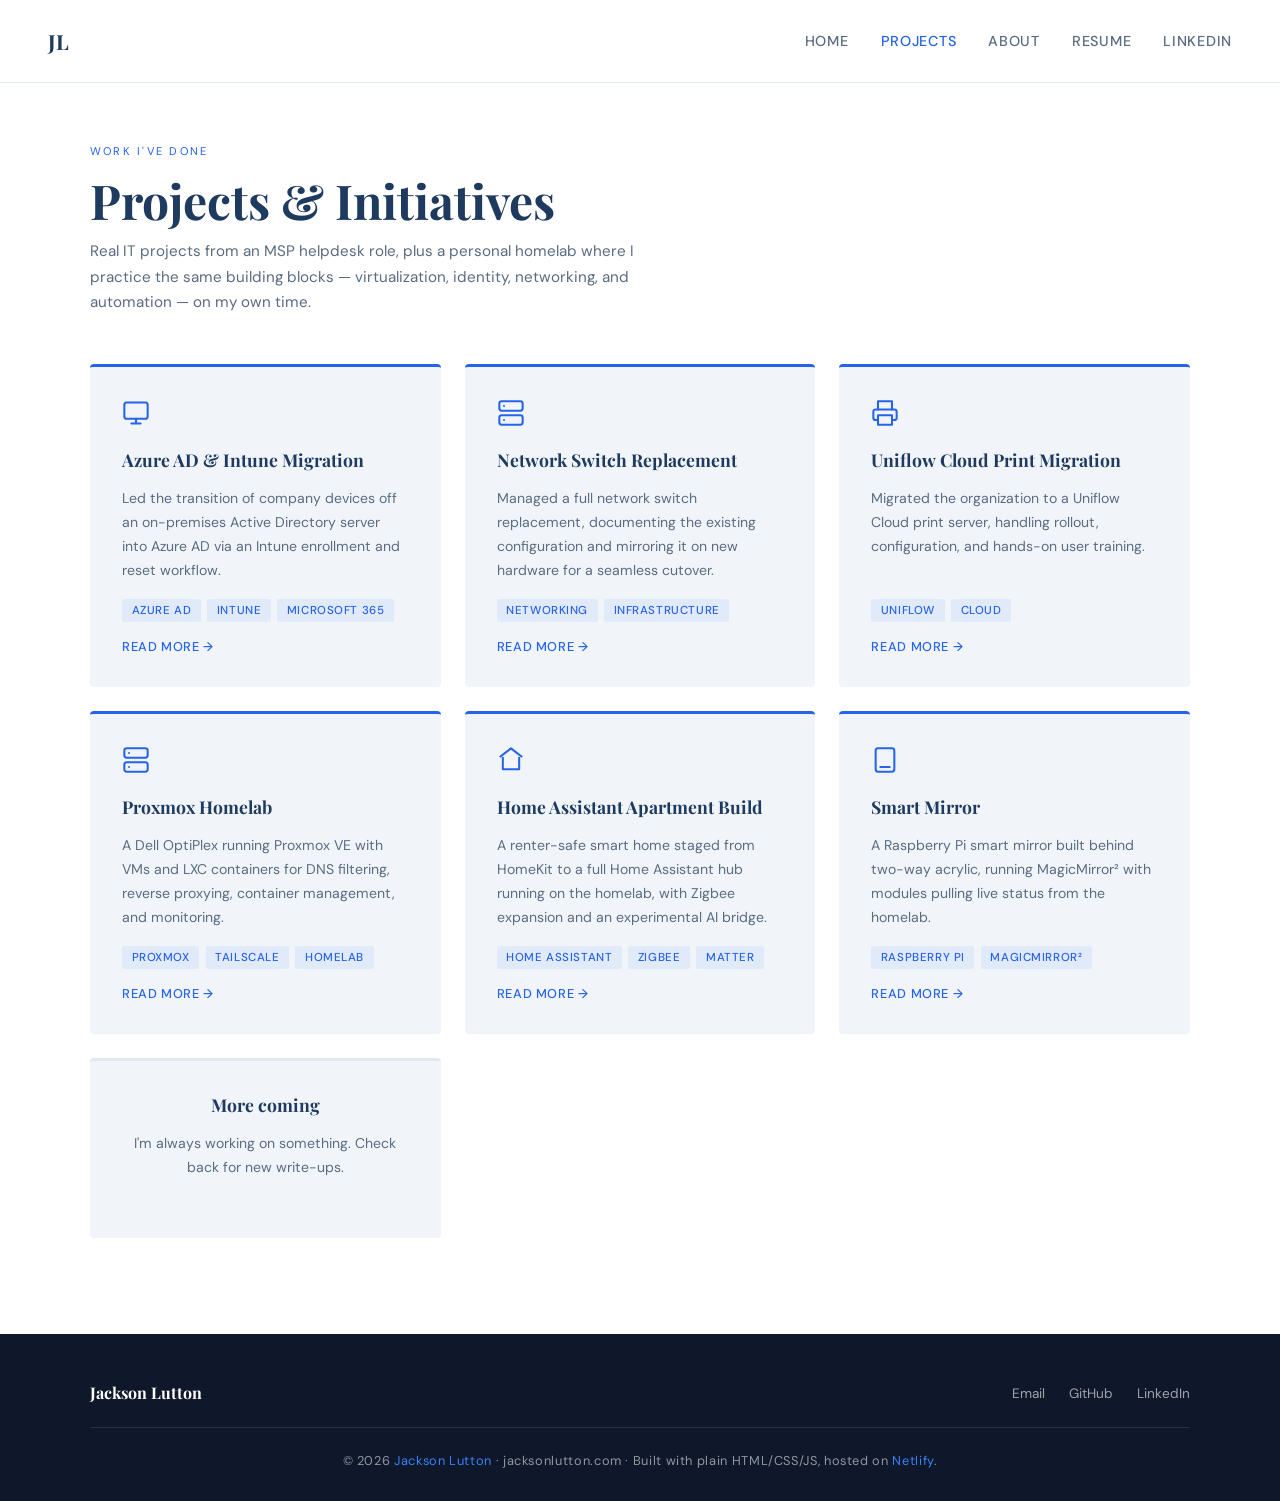
==== projects/index.html @ 56f9ff20 "Restructure into a multi-page portfolio with per-project case studies Split the single-file site int" ====
<!DOCTYPE html>
<html lang="en">
<head>
  <meta charset="UTF-8" />
  <meta name="viewport" content="width=device-width, initial-scale=1.0"/>
  <title>Projects — Jackson Lutton</title>
  <meta name="description" content="IT projects from the job and from a personal homelab — Azure AD & Intune migration, network switch replacement, print management, Proxmox, Home Assistant, and a smart mirror build."/>
  <link rel="icon" type="image/svg+xml" href="/assets/favicon.svg">
  <meta property="og:title" content="Projects — Jackson Lutton"/>
  <meta property="og:description" content="IT projects from the job and from a personal homelab."/>
  <meta property="og:type" content="website"/>
  <link href="https://fonts.googleapis.com/css2?family=Playfair+Display:wght@400;700;900&family=DM+Sans:wght@300;400;500&display=swap" rel="stylesheet"/>
  <link rel="stylesheet" href="/css/styles.css">
</head>
<body>
  <a href="#main" class="skip-link">Skip to content</a>

  <nav class="site-nav">
    <div class="nav-inner">
      <a href="/index.html" class="nav-logo">JL</a>
      <button class="nav-toggle" id="nav-toggle" aria-label="Toggle navigation" aria-expanded="false">
        <span></span><span></span><span></span>
      </button>
      <ul class="nav-links" id="nav-links">
        <li><a href="/index.html">Home</a></li>
        <li><a href="/projects/index.html">Projects</a></li>
        <li><a href="/about.html">About</a></li>
        <li><a href="/assets/resume/Lutton-Resume.pdf" download>Resume</a></li>
        <li><a href="https://www.linkedin.com/in/jackson-lutton" target="_blank" rel="noopener">LinkedIn</a></li>
      </ul>
    </div>
  </nav>

  <main id="main">
    <section class="projects-section" style="padding-top: 9rem;">
      <p class="section-label">Work I've Done</p>
      <h1 class="section-title">Projects & Initiatives</h1>
      <p class="projects-intro">Real IT projects from an MSP helpdesk role, plus a personal homelab where I practice the same building blocks — virtualization, identity, networking, and automation — on my own time.</p>
      <div class="projects-grid">

        <a href="/projects/azure-intune-migration.html" class="project-card">
          <div class="project-icon">
            <svg width="28" height="28" viewBox="0 0 24 24" fill="none" stroke="currentColor" stroke-width="1.75" stroke-linecap="round" stroke-linejoin="round"><rect x="2" y="3" width="20" height="14" rx="2"/><path d="M8 21h8M12 17v4"/></svg>
          </div>
          <div class="project-title">Azure AD & Intune Migration</div>
          <div class="project-desc">Led the transition of company devices off an on-premises Active Directory server into Azure AD via an Intune enrollment and reset workflow.</div>
          <div class="project-tags">
            <span class="project-tag">Azure AD</span>
            <span class="project-tag">Intune</span>
            <span class="project-tag">Microsoft 365</span>
          </div>
          <span class="project-read-more">Read more &rarr;</span>
        </a>

        <a href="/projects/network-switch-replacement.html" class="project-card">
          <div class="project-icon">
            <svg width="28" height="28" viewBox="0 0 24 24" fill="none" stroke="currentColor" stroke-width="1.75" stroke-linecap="round" stroke-linejoin="round"><rect x="2" y="2" width="20" height="8" rx="2"/><rect x="2" y="14" width="20" height="8" rx="2"/><line x1="6" y1="6" x2="6.01" y2="6"/><line x1="6" y1="18" x2="6.01" y2="18"/></svg>
          </div>
          <div class="project-title">Network Switch Replacement</div>
          <div class="project-desc">Managed a full network switch replacement, documenting the existing configuration and mirroring it on new hardware for a seamless cutover.</div>
          <div class="project-tags">
            <span class="project-tag">Networking</span>
            <span class="project-tag">Infrastructure</span>
          </div>
          <span class="project-read-more">Read more &rarr;</span>
        </a>

        <a href="/projects/uniflow-print-migration.html" class="project-card">
          <div class="project-icon">
            <svg width="28" height="28" viewBox="0 0 24 24" fill="none" stroke="currentColor" stroke-width="1.75" stroke-linecap="round" stroke-linejoin="round"><polyline points="6 9 6 2 18 2 18 9"/><path d="M6 18H4a2 2 0 0 1-2-2v-5a2 2 0 0 1 2-2h16a2 2 0 0 1 2 2v5a2 2 0 0 1-2 2h-2"/><rect x="6" y="14" width="12" height="8"/></svg>
          </div>
          <div class="project-title">Uniflow Cloud Print Migration</div>
          <div class="project-desc">Migrated the organization to a Uniflow Cloud print server, handling rollout, configuration, and hands-on user training.</div>
          <div class="project-tags">
            <span class="project-tag">Uniflow</span>
            <span class="project-tag">Cloud</span>
          </div>
          <span class="project-read-more">Read more &rarr;</span>
        </a>

        <a href="/projects/homelab.html" class="project-card">
          <div class="project-icon">
            <svg width="28" height="28" viewBox="0 0 24 24" fill="none" stroke="currentColor" stroke-width="1.75" stroke-linecap="round" stroke-linejoin="round"><rect x="2" y="2" width="20" height="8" rx="2"/><rect x="2" y="14" width="20" height="8" rx="2"/><line x1="6" y1="6" x2="6.01" y2="6"/><line x1="6" y1="18" x2="6.01" y2="18"/></svg>
          </div>
          <div class="project-title">Proxmox Homelab</div>
          <div class="project-desc">A Dell OptiPlex running Proxmox VE with VMs and LXC containers for DNS filtering, reverse proxying, container management, and monitoring.</div>
          <div class="project-tags">
            <span class="project-tag">Proxmox</span>
            <span class="project-tag">Tailscale</span>
            <span class="project-tag">Homelab</span>
          </div>
          <span class="project-read-more">Read more &rarr;</span>
        </a>

        <a href="/projects/home-assistant.html" class="project-card">
          <div class="project-icon">
            <svg width="28" height="28" viewBox="0 0 24 24" fill="none" stroke="currentColor" stroke-width="1.75" stroke-linecap="round" stroke-linejoin="round"><path d="M3 9l9-7 9 7"/><path d="M5 10v10h14V10"/></svg>
          </div>
          <div class="project-title">Home Assistant Apartment Build</div>
          <div class="project-desc">A renter-safe smart home staged from HomeKit to a full Home Assistant hub running on the homelab, with Zigbee expansion and an experimental AI bridge.</div>
          <div class="project-tags">
            <span class="project-tag">Home Assistant</span>
            <span class="project-tag">Zigbee</span>
            <span class="project-tag">Matter</span>
          </div>
          <span class="project-read-more">Read more &rarr;</span>
        </a>

        <a href="/projects/smart-mirror.html" class="project-card">
          <div class="project-icon">
            <svg width="28" height="28" viewBox="0 0 24 24" fill="none" stroke="currentColor" stroke-width="1.75" stroke-linecap="round" stroke-linejoin="round"><rect x="4" y="2" width="16" height="20" rx="2"/><line x1="8" y1="18" x2="16" y2="18"/></svg>
          </div>
          <div class="project-title">Smart Mirror</div>
          <div class="project-desc">A Raspberry Pi smart mirror built behind two-way acrylic, running MagicMirror&sup2; with modules pulling live status from the homelab.</div>
          <div class="project-tags">
            <span class="project-tag">Raspberry Pi</span>
            <span class="project-tag">MagicMirror&sup2;</span>
          </div>
          <span class="project-read-more">Read more &rarr;</span>
        </a>

        <div class="project-card muted">
          <div class="project-title">More coming</div>
          <div class="project-desc">I'm always working on something. Check back for new write-ups.</div>
        </div>

      </div>
    </section>
  </main>

  <footer class="site-footer">
    <div class="footer-inner">
      <div class="footer-name">Jackson Lutton</div>
      <ul class="footer-links">
        <li><a href="mailto:luttonjackson@gmail.com">Email</a></li>
        <li><a href="https://github.com/jlutton12" target="_blank" rel="noopener">GitHub</a></li>
        <li><a href="https://www.linkedin.com/in/jackson-lutton" target="_blank" rel="noopener">LinkedIn</a></li>
      </ul>
    </div>
    <div class="footer-bottom">
      <p>&copy; 2026 <span>Jackson Lutton</span> &middot; jacksonlutton.com &middot; Built with plain HTML/CSS/JS, hosted on <span>Netlify</span>.</p>
    </div>
  </footer>

  <script src="/js/main.js"></script>
</body>
</html>
---- css/styles.css ----
/* ==========================================================================
   jacksonlutton.com — shared stylesheet
   ========================================================================== */

*, *::before, *::after { box-sizing: border-box; margin: 0; padding: 0; }

:root {
  /* Palette */
  --navy: #1e3a5f;
  --blue: #2563eb;
  --blue-light: #3b82f6;
  --blue-pale: #93c5fd;
  --slate: #5a6b82;
  --gray: #f1f5f9;
  --white: #ffffff;
  --dark: #0f172a;
  --border: #e2e8f0;

  /* Type */
  --font-serif: 'Playfair Display', serif;
  --font-sans: 'DM Sans', sans-serif;

  /* Spacing scale */
  --space-xs: 0.5rem;
  --space-sm: 1rem;
  --space-md: 1.5rem;
  --space-lg: 3rem;
  --space-xl: 6rem;

  /* Layout */
  --max-width: 1100px;
}

html { scroll-behavior: smooth; }

body {
  font-family: var(--font-sans);
  background: var(--gray);
  color: var(--navy);
  overflow-x: hidden;
}

main { display: block; }

img { max-width: 100%; }

a { color: inherit; }

/* SKIP LINK */
.skip-link {
  position: absolute;
  top: -100%;
  left: 1rem;
  z-index: 1000;
  background: var(--blue);
  color: var(--white);
  padding: 0.75rem 1.25rem;
  border-radius: 2px;
  font-size: 0.85rem;
  font-weight: 500;
  text-decoration: none;
  transition: top 0.2s;
}
.skip-link:focus { top: 1rem; }

/* FOCUS STYLES */
a:focus-visible,
button:focus-visible,
input:focus-visible {
  outline: 2px solid var(--blue);
  outline-offset: 2px;
}

/* NAV */
nav.site-nav {
  position: fixed;
  top: 0; left: 0; right: 0;
  z-index: 100;
  background: rgba(255,255,255,0.95);
  backdrop-filter: blur(10px);
  border-bottom: 1px solid var(--border);
}

.nav-inner {
  max-width: 1300px;
  margin: 0 auto;
  padding: 1.2rem 3rem;
  display: flex;
  justify-content: space-between;
  align-items: center;
}

.nav-logo {
  font-family: var(--font-serif);
  font-size: 1.3rem;
  font-weight: 700;
  color: var(--navy);
  letter-spacing: 0.02em;
  text-decoration: none;
}

.nav-toggle {
  display: none;
  flex-direction: column;
  justify-content: center;
  gap: 5px;
  width: 40px;
  height: 40px;
  background: none;
  border: none;
  cursor: pointer;
  padding: 0;
}
.nav-toggle span {
  display: block;
  width: 22px;
  height: 2px;
  background: var(--navy);
  transition: transform 0.2s, opacity 0.2s;
}
.nav-toggle[aria-expanded="true"] span:nth-child(1) { transform: translateY(7px) rotate(45deg); }
.nav-toggle[aria-expanded="true"] span:nth-child(2) { opacity: 0; }
.nav-toggle[aria-expanded="true"] span:nth-child(3) { transform: translateY(-7px) rotate(-45deg); }

.nav-links { display: flex; gap: 2rem; list-style: none; }
.nav-links a {
  text-decoration: none;
  color: var(--slate);
  font-size: 0.9rem;
  font-weight: 500;
  letter-spacing: 0.05em;
  text-transform: uppercase;
  transition: color 0.2s;
  min-height: 44px;
  display: flex;
  align-items: center;
}
.nav-links a:hover,
.nav-links a[aria-current="page"] { color: var(--blue); }

/* HERO */
.hero {
  min-height: 100vh;
  display: grid;
  grid-template-columns: 1fr 1fr;
  position: relative;
  overflow: hidden;
  padding: 0;
}

.hero-left {
  background: var(--navy);
  display: flex;
  flex-direction: column;
  justify-content: center;
  padding: 8rem 4rem 4rem 5rem;
  position: relative;
}

.hero-left::after {
  content: '';
  position: absolute;
  top: 0; right: -40px;
  width: 80px; height: 100%;
  background: var(--navy);
  clip-path: polygon(0 0, 0% 100%, 100% 100%);
  z-index: 2;
}

.hero-tag {
  font-size: 0.75rem;
  letter-spacing: 0.2em;
  text-transform: uppercase;
  color: var(--blue-pale);
  margin-bottom: 1.5rem;
  opacity: 0;
  animation: fadeUp 0.8s 0.2s forwards;
}

.hero-name {
  font-family: var(--font-serif);
  font-size: clamp(3rem, 6vw, 5.5rem);
  font-weight: 900;
  color: var(--white);
  line-height: 1;
  margin-bottom: 1.5rem;
  opacity: 0;
  animation: fadeUp 0.8s 0.4s forwards;
}

.hero-name span { color: var(--blue-light); display: block; }

.hero-desc {
  font-size: 1.05rem;
  color: rgba(255,255,255,0.7);
  line-height: 1.7;
  max-width: 380px;
  margin-bottom: 2.5rem;
  font-weight: 300;
  opacity: 0;
  animation: fadeUp 0.8s 0.6s forwards;
}

.hero-cta {
  display: flex;
  gap: 1rem;
  flex-wrap: wrap;
  opacity: 0;
  animation: fadeUp 0.8s 0.8s forwards;
}

.btn {
  padding: 0.8rem 1.8rem;
  border-radius: 2px;
  font-size: 0.85rem;
  font-weight: 500;
  letter-spacing: 0.08em;
  text-transform: uppercase;
  text-decoration: none;
  transition: all 0.25s;
  cursor: pointer;
  border: none;
  display: inline-block;
  min-height: 44px;
}

.btn-primary { background: var(--blue); color: var(--white); }
.btn-primary:hover { background: var(--blue-light); transform: translateY(-2px); }

.btn-outline {
  background: transparent;
  color: var(--white);
  border: 1px solid rgba(255,255,255,0.35);
}
.btn-outline:hover { border-color: var(--blue-light); color: var(--blue-light); transform: translateY(-2px); }

.btn-outline-dark {
  background: transparent;
  color: var(--navy);
  border: 1px solid var(--border);
}
.btn-outline-dark:hover { border-color: var(--blue); color: var(--blue); transform: translateY(-2px); }

/* HERO RIGHT */
.hero-right {
  background: var(--white);
  display: flex;
  align-items: center;
  justify-content: center;
  padding: 8rem 4rem 4rem 6rem;
  position: relative;
}

.hero-visual {
  display: flex;
  flex-direction: column;
  align-items: center;
  gap: 2rem;
}

.photo-ring {
  width: 270px;
  height: 270px;
  border-radius: 50%;
  padding: 4px;
  background: linear-gradient(135deg, var(--blue), #93c5fd);
  box-shadow: 0 24px 64px rgba(37,99,235,0.22);
  animation: fadeUp 0.9s 0.7s both;
}

.hero-photo {
  width: 100%;
  height: 100%;
  border-radius: 50%;
  object-fit: cover;
  object-position: center top;
  border: 4px solid var(--white);
  display: block;
}

.hero-info-cards {
  display: flex;
  gap: 1rem;
  animation: fadeUp 0.9s 1s both;
}

.hero-card {
  background: var(--gray);
  border-radius: 4px;
  padding: 0.9rem 1.2rem;
  border: 1px solid var(--border);
  flex: 1;
  text-align: center;
}

.card-label {
  font-size: 0.62rem;
  letter-spacing: 0.15em;
  text-transform: uppercase;
  color: var(--slate);
  margin-bottom: 0.35rem;
}

.card-value {
  font-family: var(--font-serif);
  font-size: 0.9rem;
  font-weight: 700;
  color: var(--navy);
  line-height: 1.3;
}

/* SECTION BASE */
section, .page-section { padding: var(--space-xl) max(5rem, calc((100% - var(--max-width)) / 2)); }

.section-label {
  font-size: 0.7rem;
  letter-spacing: 0.2em;
  text-transform: uppercase;
  color: var(--blue);
  margin-bottom: 1rem;
}

.section-title {
  font-family: var(--font-serif);
  font-size: clamp(2rem, 4vw, 3rem);
  font-weight: 700;
  color: var(--navy);
  line-height: 1.1;
  margin-bottom: var(--space-lg);
}

/* SKILLS */
.skills-section {
  background: var(--gray);
  display: grid;
  grid-template-columns: 1fr 2fr;
  gap: 4rem;
  align-items: start;
}

.skills-grid {
  display: grid;
  grid-template-columns: 1fr 1fr;
  gap: 1.5rem;
}

.skill-card {
  background: var(--white);
  border-radius: 4px;
  padding: 1.5rem;
  border-left: 3px solid var(--blue);
  transition: transform 0.2s, box-shadow 0.2s;
}

.skill-card:hover { transform: translateY(-4px); box-shadow: 0 10px 30px rgba(37,99,235,0.1); }

.skill-icon { margin-bottom: 0.75rem; color: var(--blue); }

.skill-name {
  font-family: var(--font-serif);
  font-size: 1rem;
  font-weight: 700;
  color: var(--navy);
  margin-bottom: 0.4rem;
}

.skill-desc {
  font-size: 0.82rem;
  color: var(--slate);
  line-height: 1.5;
}

/* ABOUT */
.about-section {
  background: var(--navy);
  color: var(--white);
  display: grid;
  grid-template-columns: 1fr 1.4fr;
  gap: 4rem;
  align-items: start;
}

.about-section > * { min-width: 0; }

.hobbies { overflow: hidden; }

.about-section .section-title { color: var(--white); }
.about-section .section-label { color: var(--blue-pale); }

.about-text {
  font-size: 1rem;
  color: rgba(255,255,255,0.75);
  line-height: 1.8;
  font-weight: 300;
  margin-bottom: 1.2rem;
}

/* HOBBY ACCORDION */
.hobbies {
  display: flex;
  flex-direction: column;
  gap: 0.75rem;
}

.hobby {
  background: rgba(255,255,255,0.05);
  border: 1px solid rgba(255,255,255,0.08);
  border-radius: 4px;
  overflow: hidden;
  transition: border-color 0.2s;
}

.hobby.open {
  border-color: rgba(59,130,246,0.4);
}

.hobby-header {
  display: flex;
  align-items: center;
  gap: 1.2rem;
  padding: 1.2rem 1.5rem;
  cursor: pointer;
  user-select: none;
  transition: background 0.2s;
  width: 100%;
  background: none;
  border: none;
  text-align: left;
  min-height: 44px;
}

.hobby-header:hover { background: rgba(255,255,255,0.06); }

.hobby-icon { color: var(--blue-light); flex-shrink: 0; }

.hobby-text { flex: 1; }

.hobby-name {
  font-family: var(--font-serif);
  font-size: 1.05rem;
  font-weight: 700;
  color: var(--white);
}

.hobby-sub {
  font-size: 0.8rem;
  color: rgba(147,197,253,0.85);
  margin-top: 0.2rem;
}

.hobby-chevron {
  color: rgba(255,255,255,0.4);
  flex-shrink: 0;
  transition: transform 0.3s, color 0.2s;
}

.hobby.open .hobby-chevron {
  transform: rotate(180deg);
  color: var(--blue-light);
}

/* PHOTO STRIP (accordion body) */
.hobby-photos {
  max-height: 0;
  overflow: hidden;
  transition: max-height 0.4s ease;
}

.hobby.open .hobby-photos {
  max-height: 220px;
}

.photo-strip {
  display: flex;
  gap: 0.6rem;
  overflow-x: auto;
  scroll-snap-type: x mandatory;
  padding: 0 1.5rem 1.2rem;
  scrollbar-width: thin;
  scrollbar-color: rgba(255,255,255,0.15) transparent;
}

.photo-strip::-webkit-scrollbar { height: 3px; }
.photo-strip::-webkit-scrollbar-track { background: transparent; }
.photo-strip::-webkit-scrollbar-thumb { background: rgba(255,255,255,0.2); border-radius: 2px; }

.photo-strip img {
  width: 160px;
  height: 110px;
  object-fit: cover;
  border-radius: 3px;
  flex-shrink: 0;
  scroll-snap-align: start;
  cursor: pointer;
  transition: transform 0.2s, box-shadow 0.2s;
  display: block;
  border: none;
  padding: 0;
  background: none;
}

.photo-strip img:hover {
  transform: scale(1.04);
  box-shadow: 0 6px 20px rgba(0,0,0,0.4);
}

/* LIGHTBOX */
.lightbox {
  display: none;
  position: fixed;
  inset: 0;
  background: rgba(10,15,30,0.93);
  z-index: 999;
  align-items: center;
  justify-content: center;
  cursor: zoom-out;
  backdrop-filter: blur(4px);
}

.lightbox.open { display: flex; }

.lightbox img {
  max-width: 90vw;
  max-height: 88vh;
  object-fit: contain;
  border-radius: 4px;
  box-shadow: 0 32px 80px rgba(0,0,0,0.6);
  cursor: default;
  animation: fadeUp 0.2s ease forwards;
}

.lightbox-close {
  position: absolute;
  top: 1.5rem; right: 2rem;
  color: rgba(255,255,255,0.7);
  font-size: 2rem;
  cursor: pointer;
  line-height: 1;
  transition: color 0.2s;
  background: none;
  border: none;
}
.lightbox-close:hover { color: var(--white); }

.lightbox-nav {
  position: absolute;
  top: 50%;
  transform: translateY(-50%);
  background: rgba(255,255,255,0.1);
  border: none;
  color: var(--white);
  font-size: 1.8rem;
  padding: 0.8rem 1rem;
  cursor: pointer;
  border-radius: 2px;
  transition: background 0.2s;
  line-height: 1;
}
.lightbox-nav:hover { background: rgba(255,255,255,0.2); }
.lightbox-prev { left: 1.5rem; }
.lightbox-next { right: 1.5rem; }

/* CONTACT */
.contact-section {
  background: var(--white);
  text-align: center;
}

.contact-section .section-label,
.contact-section .section-title { text-align: center; }

.contact-links {
  display: flex;
  justify-content: center;
  gap: 1.5rem;
  flex-wrap: wrap;
  margin-top: 1rem;
}

.contact-card {
  display: flex;
  align-items: center;
  gap: 0.8rem;
  padding: 1.1rem 2rem;
  background: var(--gray);
  border-radius: 4px;
  text-decoration: none;
  color: var(--navy);
  font-weight: 500;
  font-size: 0.9rem;
  box-shadow: 0 4px 20px rgba(30,58,95,0.07);
  transition: all 0.25s;
  border: 1px solid transparent;
  min-height: 44px;
}

.contact-card:hover {
  border-color: var(--blue);
  transform: translateY(-3px);
  box-shadow: 0 10px 30px rgba(37,99,235,0.12);
}

.contact-card-icon { color: var(--blue); flex-shrink: 0; }

/* FOOTER */
footer.site-footer {
  background: var(--dark);
  color: rgba(255,255,255,0.6);
  padding: 3rem 2rem 2rem;
}

.footer-inner {
  max-width: var(--max-width);
  margin: 0 auto;
  display: flex;
  flex-wrap: wrap;
  justify-content: space-between;
  align-items: center;
  gap: 1.5rem;
}

.footer-name {
  font-family: var(--font-serif);
  font-weight: 700;
  color: var(--white);
}

.footer-links {
  display: flex;
  gap: 1.5rem;
  list-style: none;
  flex-wrap: wrap;
}

.footer-links a {
  color: rgba(255,255,255,0.6);
  text-decoration: none;
  font-size: 0.85rem;
  transition: color 0.2s;
}
.footer-links a:hover { color: var(--blue-light); }

.footer-bottom {
  max-width: var(--max-width);
  margin: 1.5rem auto 0;
  padding-top: 1.5rem;
  border-top: 1px solid rgba(255,255,255,0.1);
  text-align: center;
  font-size: 0.8rem;
  letter-spacing: 0.05em;
  color: rgba(255,255,255,0.55);
}

.footer-bottom span { color: var(--blue-light); }

/* ANIMATIONS */
@keyframes fadeUp {
  from { opacity: 0; transform: translateY(20px); }
  to   { opacity: 1; transform: translateY(0); }
}

@media (prefers-reduced-motion: reduce) {
  * { animation-duration: 0.01ms !important; animation-iteration-count: 1 !important; transition-duration: 0.01ms !important; }
  .hero-tag, .hero-name, .hero-desc, .hero-cta, .photo-ring, .hero-info-cards { opacity: 1; }
}

/* PROJECTS */
.projects-section {
  background: var(--white);
}
.projects-section .section-title {
  margin-bottom: 0.75rem;
}
.projects-intro {
  font-size: 0.95rem;
  color: var(--slate);
  line-height: 1.7;
  margin-bottom: 3rem;
  max-width: 600px;
}
.projects-grid {
  display: grid;
  grid-template-columns: repeat(3, 1fr);
  gap: 1.5rem;
}
.project-card {
  background: var(--gray);
  border-radius: 4px;
  padding: 2rem;
  border-top: 3px solid var(--blue);
  display: flex;
  flex-direction: column;
  gap: 1rem;
  transition: transform 0.2s, box-shadow 0.2s;
  text-decoration: none;
  color: inherit;
}
.project-card:hover {
  transform: translateY(-4px);
  box-shadow: 0 12px 32px rgba(37,99,235,0.1);
}
.project-card.muted {
  border-top-color: var(--border);
  color: var(--slate);
  justify-content: center;
  align-items: center;
  text-align: center;
  min-height: 180px;
}
.project-icon {
  color: var(--blue);
}
.project-title {
  font-family: var(--font-serif);
  font-size: 1.1rem;
  font-weight: 700;
  color: var(--navy);
}
.project-desc {
  font-size: 0.88rem;
  color: var(--slate);
  line-height: 1.7;
  flex: 1;
}
.project-tags {
  display: flex;
  flex-wrap: wrap;
  gap: 0.4rem;
}
.project-tag {
  font-size: 0.72rem;
  font-weight: 500;
  letter-spacing: 0.05em;
  text-transform: uppercase;
  background: rgba(37,99,235,0.08);
  color: var(--blue);
  padding: 0.25rem 0.6rem;
  border-radius: 2px;
}
.project-read-more {
  font-size: 0.8rem;
  font-weight: 500;
  color: var(--blue);
  text-transform: uppercase;
  letter-spacing: 0.05em;
}

/* CASE STUDY PAGES */
.case-hero {
  background: var(--navy);
  color: var(--white);
  padding: 9rem max(5rem, calc((100% - var(--max-width)) / 2)) 4rem;
}
.case-hero-eyebrow {
  font-size: 0.75rem;
  letter-spacing: 0.2em;
  text-transform: uppercase;
  color: var(--blue-pale);
  margin-bottom: 1rem;
}
.case-hero h1 {
  font-family: var(--font-serif);
  font-size: clamp(2.2rem, 5vw, 3.2rem);
  font-weight: 700;
  margin-bottom: 1rem;
  line-height: 1.15;
}
.case-hero-summary {
  font-size: 1.05rem;
  color: rgba(255,255,255,0.75);
  max-width: 640px;
  line-height: 1.7;
  margin-bottom: 1.5rem;
}
.case-hero-status {
  display: inline-block;
  font-size: 0.72rem;
  font-weight: 500;
  letter-spacing: 0.08em;
  text-transform: uppercase;
  background: rgba(37,99,235,0.18);
  color: var(--blue-pale);
  padding: 0.3rem 0.7rem;
  border-radius: 2px;
  margin-bottom: 1.5rem;
}
.case-hero .project-tags { margin-bottom: 0; }
.case-hero .project-tag { background: rgba(255,255,255,0.1); color: var(--blue-pale); }

.case-body {
  max-width: var(--max-width);
  margin: 0 auto;
  padding: var(--space-xl) 2rem;
  display: flex;
  flex-direction: column;
  gap: var(--space-xl);
}
.case-section h2 {
  font-family: var(--font-serif);
  font-size: 1.6rem;
  font-weight: 700;
  color: var(--navy);
  margin-bottom: 1rem;
}
.case-section p {
  font-size: 0.98rem;
  color: var(--slate);
  line-height: 1.8;
  margin-bottom: 1rem;
}
.case-section p:last-child { margin-bottom: 0; }
.case-section ul {
  margin: 0 0 1rem 1.2rem;
  color: var(--slate);
  line-height: 1.8;
}
.case-section ul:last-child { margin-bottom: 0; }

.todo {
  color: #b45309;
  background: #fffbeb;
  border: 1px dashed #f59e0b;
  border-radius: 3px;
  padding: 0.1rem 0.4rem;
  font-size: 0.85em;
  font-style: normal;
}

.case-diagram {
  background: var(--gray);
  border: 1px solid var(--border);
  border-radius: 6px;
  padding: 1.5rem;
  overflow-x: auto;
}
.case-diagram svg { display: block; width: 100%; height: auto; min-width: 480px; }

.build-log {
  display: flex;
  flex-direction: column;
  gap: 1.25rem;
}
.build-log-entry {
  border-left: 3px solid var(--blue);
  padding-left: 1rem;
}
.build-log-date {
  font-size: 0.75rem;
  font-weight: 500;
  letter-spacing: 0.08em;
  text-transform: uppercase;
  color: var(--blue);
  margin-bottom: 0.3rem;
}

.parts-table {
  width: 100%;
  border-collapse: collapse;
  font-size: 0.9rem;
}
.parts-table th, .parts-table td {
  text-align: left;
  padding: 0.7rem 0.8rem;
  border-bottom: 1px solid var(--border);
  color: var(--slate);
}
.parts-table th {
  color: var(--navy);
  font-weight: 700;
  font-size: 0.78rem;
  letter-spacing: 0.05em;
  text-transform: uppercase;
}

.case-gallery {
  display: grid;
  grid-template-columns: repeat(2, 1fr);
  gap: 1rem;
}
.case-gallery-item {
  aspect-ratio: 4/3;
  background: var(--gray);
  border: 1px dashed var(--border);
  border-radius: 4px;
  display: flex;
  align-items: center;
  justify-content: center;
  color: var(--slate);
  font-size: 0.78rem;
  text-align: center;
  padding: 1rem;
}
.case-gallery-item img {
  width: 100%;
  height: 100%;
  object-fit: cover;
  border-radius: 4px;
  display: block;
}

.case-nav {
  display: flex;
  justify-content: space-between;
  gap: 1rem;
  padding: 2rem max(5rem, calc((100% - var(--max-width)) / 2)) 4rem;
  border-top: 1px solid var(--border);
  background: var(--white);
}

/* ABOUT PAGE */
.about-hero {
  padding: 9rem max(5rem, calc((100% - var(--max-width)) / 2)) 4rem;
  background: var(--white);
  display: grid;
  grid-template-columns: auto 1fr;
  gap: 2.5rem;
  align-items: center;
}
.about-photo-ring {
  width: 140px;
  height: 140px;
  border-radius: 50%;
  padding: 4px;
  background: linear-gradient(135deg, var(--blue), #93c5fd);
  flex-shrink: 0;
}
.about-photo-ring img {
  width: 100%;
  height: 100%;
  border-radius: 50%;
  object-fit: cover;
  display: block;
  border: 3px solid var(--white);
}
.about-hero h1 {
  font-family: var(--font-serif);
  font-size: clamp(2rem, 4vw, 2.8rem);
  color: var(--navy);
  margin-bottom: 0.4rem;
}
.about-hero-role {
  color: var(--slate);
  font-size: 1rem;
}

.about-bio {
  background: var(--gray);
  padding: var(--space-xl) max(5rem, calc((100% - var(--max-width)) / 2));
}
.about-bio p {
  font-size: 1rem;
  color: var(--navy);
  line-height: 1.8;
  max-width: 720px;
  margin-bottom: 1.2rem;
}
.about-bio p:last-child { margin-bottom: 0; }

.resume-section {
  background: var(--white);
}
.resume-grid {
  display: grid;
  grid-template-columns: repeat(2, 1fr);
  gap: 2.5rem;
}
.resume-col h3 {
  font-family: var(--font-serif);
  font-size: 1.1rem;
  color: var(--navy);
  margin-bottom: 1rem;
  padding-bottom: 0.6rem;
  border-bottom: 2px solid var(--border);
}
.resume-item {
  margin-bottom: 1.2rem;
}
.resume-item-title {
  font-weight: 700;
  color: var(--navy);
  font-size: 0.95rem;
}
.resume-item-sub {
  font-size: 0.82rem;
  color: var(--blue);
  margin-bottom: 0.3rem;
}
.resume-item-desc {
  font-size: 0.85rem;
  color: var(--slate);
  line-height: 1.6;
}
.resume-skill-tags {
  display: flex;
  flex-wrap: wrap;
  gap: 0.5rem;
}
.resume-cta {
  margin-top: var(--space-lg);
  text-align: center;
}

/* 404 PAGE */
.error-page {
  min-height: 80vh;
  display: flex;
  flex-direction: column;
  align-items: center;
  justify-content: center;
  text-align: center;
  padding: 9rem 2rem 4rem;
  background: var(--gray);
}
.error-code {
  font-family: var(--font-serif);
  font-size: clamp(4rem, 12vw, 7rem);
  font-weight: 900;
  color: var(--navy);
  line-height: 1;
}
.error-page p {
  color: var(--slate);
  font-size: 1.05rem;
  margin: 1rem 0 2rem;
  max-width: 420px;
}

/* RESPONSIVE */
@media (max-width: 900px) {
  .nav-toggle { display: flex; }
  .nav-links {
    position: absolute;
    top: 100%;
    left: 0;
    right: 0;
    background: var(--white);
    flex-direction: column;
    gap: 0;
    border-bottom: 1px solid var(--border);
    max-height: 0;
    overflow: hidden;
    transition: max-height 0.3s ease;
  }
  .nav-links.open { max-height: 400px; }
  .nav-links a { padding: 1rem 1.5rem; width: 100%; }

  .hero { grid-template-columns: 1fr; }
  .hero-left { padding: 8rem 2rem 3rem; }
  .hero-left::after { display: none; }
  .hero-right {
    display: flex;
    padding: 2rem 2rem 4rem;
    background: var(--navy);
    justify-content: center;
  }
  .hero-visual { align-items: center; }
  .photo-ring { width: 180px; height: 180px; }
  .hero-info-cards { justify-content: center; }
  .hero-card { min-width: 90px; }
  .skills-section { grid-template-columns: 1fr; padding: 4rem 2rem; }
  .about-section { grid-template-columns: 1fr; padding: 4rem 2rem; gap: 2.5rem; }
  section, .page-section { padding: 4rem 2rem; }
  .nav-inner { padding: 1rem 1.5rem; }
  .projects-grid { grid-template-columns: 1fr; }
  .case-hero { padding: 7rem 2rem 3rem; }
  .case-body { padding: 4rem 1.5rem; }
  .case-nav { padding: 1.5rem; flex-direction: column; }
  .about-hero { grid-template-columns: 1fr; text-align: center; padding: 7rem 2rem 3rem; justify-items: center; }
  .about-bio, .resume-section, .about-bio + section { padding: 4rem 2rem; }
  .resume-grid { grid-template-columns: 1fr; gap: 2rem; }
  .case-gallery { grid-template-columns: 1fr; }
  .footer-inner { flex-direction: column; text-align: center; }
}
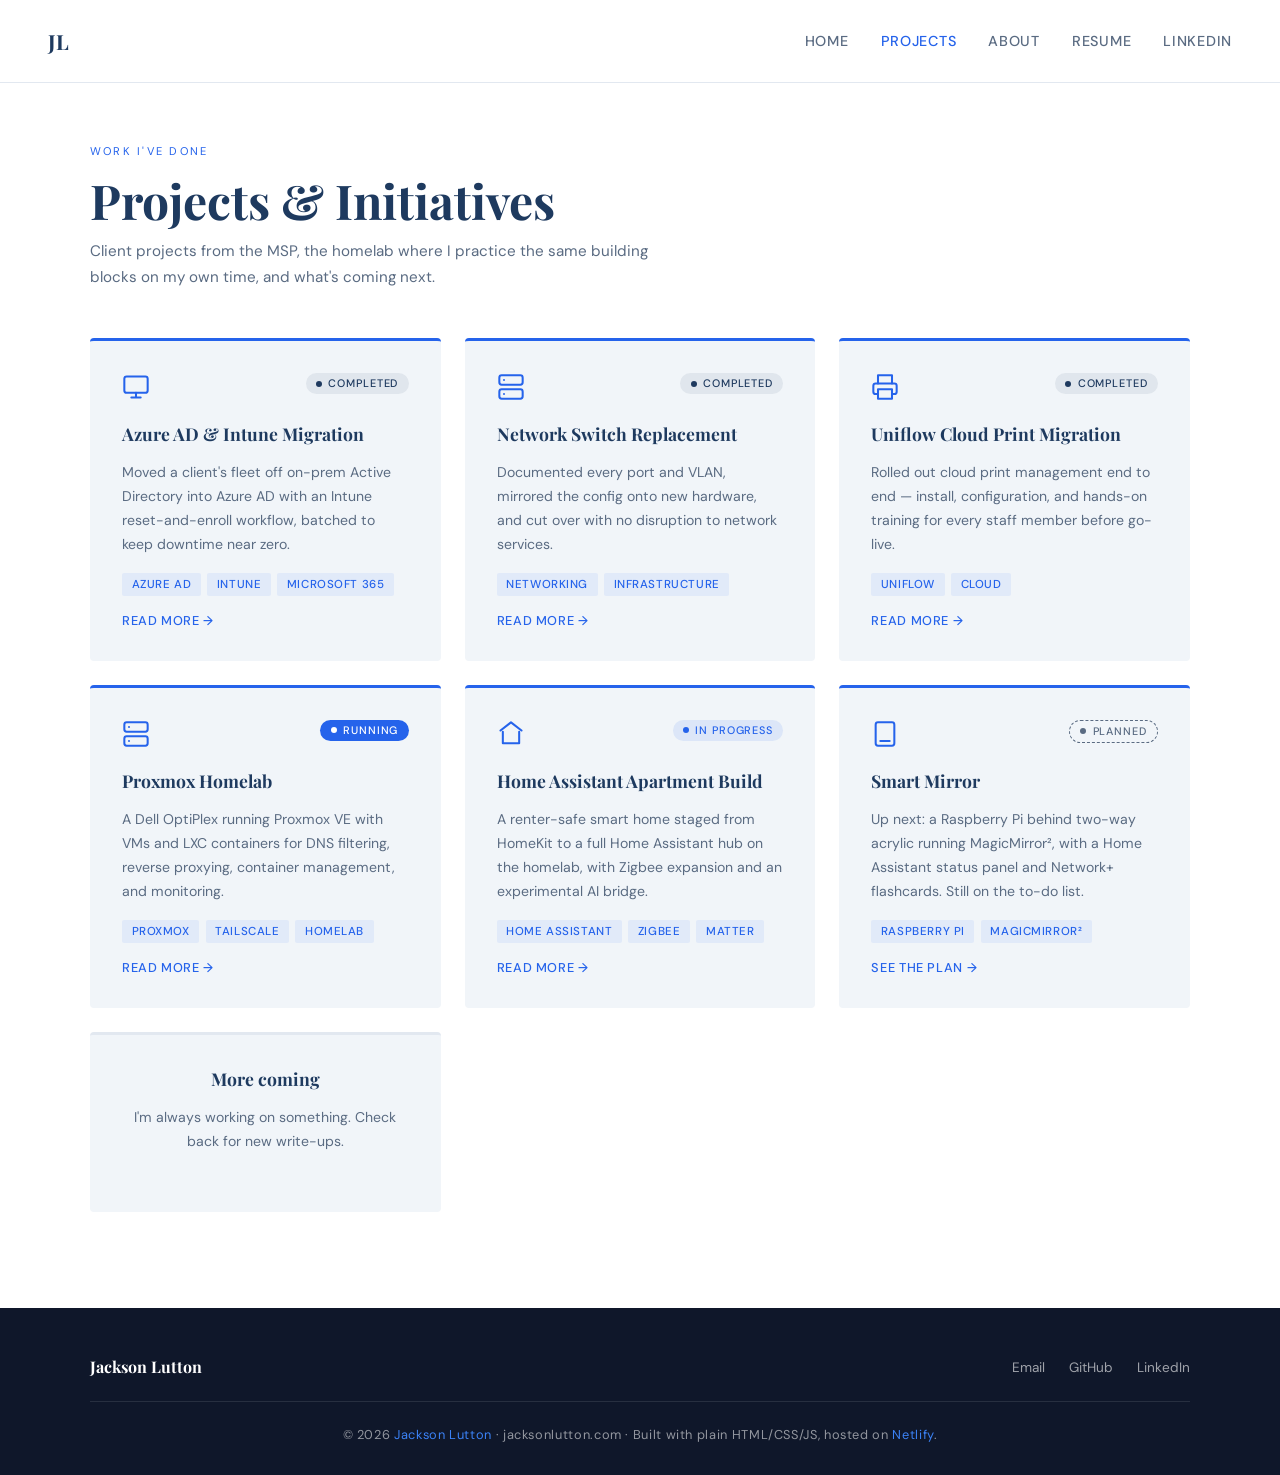
==== commit 88623b07: "Redesign the landing page around who / what I've done / what's next Home now reads top to bottom as " ====
--- a/projects/index.html
+++ b/projects/index.html
@@ -4,10 +4,10 @@
   <meta charset="UTF-8" />
   <meta name="viewport" content="width=device-width, initial-scale=1.0"/>
   <title>Projects — Jackson Lutton</title>
-  <meta name="description" content="IT projects from the job and from a personal homelab — Azure AD & Intune migration, network switch replacement, print management, Proxmox, Home Assistant, and a smart mirror build."/>
+  <meta name="description" content="IT projects from the job and from a personal homelab — Azure AD & Intune migration, network switch replacement, print management, Proxmox, Home Assistant, and a planned smart mirror build."/>
   <link rel="icon" type="image/svg+xml" href="/assets/favicon.svg">
   <meta property="og:title" content="Projects — Jackson Lutton"/>
-  <meta property="og:description" content="IT projects from the job and from a personal homelab."/>
+  <meta property="og:description" content="IT projects from the job and from a personal homelab, plus what's coming next."/>
   <meta property="og:type" content="website"/>
   <link href="https://fonts.googleapis.com/css2?family=Playfair+Display:wght@400;700;900&family=DM+Sans:wght@300;400;500&display=swap" rel="stylesheet"/>
   <link rel="stylesheet" href="/css/styles.css">
@@ -34,16 +34,19 @@
   <main id="main">
     <section class="projects-section" style="padding-top: 9rem;">
       <p class="section-label">Work I've Done</p>
-      <h1 class="section-title">Projects & Initiatives</h1>
-      <p class="projects-intro">Real IT projects from an MSP helpdesk role, plus a personal homelab where I practice the same building blocks — virtualization, identity, networking, and automation — on my own time.</p>
+      <h1 class="section-title">Projects &amp; Initiatives</h1>
+      <p class="projects-intro">Client projects from the MSP, the homelab where I practice the same building blocks on my own time, and what's coming next.</p>
       <div class="projects-grid">
 
         <a href="/projects/azure-intune-migration.html" class="project-card">
-          <div class="project-icon">
-            <svg width="28" height="28" viewBox="0 0 24 24" fill="none" stroke="currentColor" stroke-width="1.75" stroke-linecap="round" stroke-linejoin="round"><rect x="2" y="3" width="20" height="14" rx="2"/><path d="M8 21h8M12 17v4"/></svg>
+          <div class="project-card-head">
+            <div class="project-icon">
+              <svg width="28" height="28" viewBox="0 0 24 24" fill="none" stroke="currentColor" stroke-width="1.75" stroke-linecap="round" stroke-linejoin="round" aria-hidden="true"><rect x="2" y="3" width="20" height="14" rx="2"/><path d="M8 21h8M12 17v4"/></svg>
+            </div>
+            <span class="status-chip status-done">Completed</span>
           </div>
-          <div class="project-title">Azure AD & Intune Migration</div>
-          <div class="project-desc">Led the transition of company devices off an on-premises Active Directory server into Azure AD via an Intune enrollment and reset workflow.</div>
+          <div class="project-title">Azure AD &amp; Intune Migration</div>
+          <div class="project-desc">Moved a client's fleet off on-prem Active Directory into Azure AD with an Intune reset-and-enroll workflow, batched to keep downtime near zero.</div>
           <div class="project-tags">
             <span class="project-tag">Azure AD</span>
             <span class="project-tag">Intune</span>
@@ -53,11 +56,14 @@
         </a>
 
         <a href="/projects/network-switch-replacement.html" class="project-card">
-          <div class="project-icon">
-            <svg width="28" height="28" viewBox="0 0 24 24" fill="none" stroke="currentColor" stroke-width="1.75" stroke-linecap="round" stroke-linejoin="round"><rect x="2" y="2" width="20" height="8" rx="2"/><rect x="2" y="14" width="20" height="8" rx="2"/><line x1="6" y1="6" x2="6.01" y2="6"/><line x1="6" y1="18" x2="6.01" y2="18"/></svg>
+          <div class="project-card-head">
+            <div class="project-icon">
+              <svg width="28" height="28" viewBox="0 0 24 24" fill="none" stroke="currentColor" stroke-width="1.75" stroke-linecap="round" stroke-linejoin="round" aria-hidden="true"><rect x="2" y="2" width="20" height="8" rx="2"/><rect x="2" y="14" width="20" height="8" rx="2"/><line x1="6" y1="6" x2="6.01" y2="6"/><line x1="6" y1="18" x2="6.01" y2="18"/></svg>
+            </div>
+            <span class="status-chip status-done">Completed</span>
           </div>
           <div class="project-title">Network Switch Replacement</div>
-          <div class="project-desc">Managed a full network switch replacement, documenting the existing configuration and mirroring it on new hardware for a seamless cutover.</div>
+          <div class="project-desc">Documented every port and VLAN, mirrored the config onto new hardware, and cut over with no disruption to network services.</div>
           <div class="project-tags">
             <span class="project-tag">Networking</span>
             <span class="project-tag">Infrastructure</span>
@@ -66,11 +72,14 @@
         </a>
 
         <a href="/projects/uniflow-print-migration.html" class="project-card">
-          <div class="project-icon">
-            <svg width="28" height="28" viewBox="0 0 24 24" fill="none" stroke="currentColor" stroke-width="1.75" stroke-linecap="round" stroke-linejoin="round"><polyline points="6 9 6 2 18 2 18 9"/><path d="M6 18H4a2 2 0 0 1-2-2v-5a2 2 0 0 1 2-2h16a2 2 0 0 1 2 2v5a2 2 0 0 1-2 2h-2"/><rect x="6" y="14" width="12" height="8"/></svg>
+          <div class="project-card-head">
+            <div class="project-icon">
+              <svg width="28" height="28" viewBox="0 0 24 24" fill="none" stroke="currentColor" stroke-width="1.75" stroke-linecap="round" stroke-linejoin="round" aria-hidden="true"><polyline points="6 9 6 2 18 2 18 9"/><path d="M6 18H4a2 2 0 0 1-2-2v-5a2 2 0 0 1 2-2h16a2 2 0 0 1 2 2v5a2 2 0 0 1-2 2h-2"/><rect x="6" y="14" width="12" height="8"/></svg>
+            </div>
+            <span class="status-chip status-done">Completed</span>
           </div>
           <div class="project-title">Uniflow Cloud Print Migration</div>
-          <div class="project-desc">Migrated the organization to a Uniflow Cloud print server, handling rollout, configuration, and hands-on user training.</div>
+          <div class="project-desc">Rolled out cloud print management end to end — install, configuration, and hands-on training for every staff member before go-live.</div>
           <div class="project-tags">
             <span class="project-tag">Uniflow</span>
             <span class="project-tag">Cloud</span>
@@ -79,8 +88,11 @@
         </a>
 
         <a href="/projects/homelab.html" class="project-card">
-          <div class="project-icon">
-            <svg width="28" height="28" viewBox="0 0 24 24" fill="none" stroke="currentColor" stroke-width="1.75" stroke-linecap="round" stroke-linejoin="round"><rect x="2" y="2" width="20" height="8" rx="2"/><rect x="2" y="14" width="20" height="8" rx="2"/><line x1="6" y1="6" x2="6.01" y2="6"/><line x1="6" y1="18" x2="6.01" y2="18"/></svg>
+          <div class="project-card-head">
+            <div class="project-icon">
+              <svg width="28" height="28" viewBox="0 0 24 24" fill="none" stroke="currentColor" stroke-width="1.75" stroke-linecap="round" stroke-linejoin="round" aria-hidden="true"><rect x="2" y="2" width="20" height="8" rx="2"/><rect x="2" y="14" width="20" height="8" rx="2"/><line x1="6" y1="6" x2="6.01" y2="6"/><line x1="6" y1="18" x2="6.01" y2="18"/></svg>
+            </div>
+            <span class="status-chip status-live">Running</span>
           </div>
           <div class="project-title">Proxmox Homelab</div>
           <div class="project-desc">A Dell OptiPlex running Proxmox VE with VMs and LXC containers for DNS filtering, reverse proxying, container management, and monitoring.</div>
@@ -93,11 +105,14 @@
         </a>
 
         <a href="/projects/home-assistant.html" class="project-card">
-          <div class="project-icon">
-            <svg width="28" height="28" viewBox="0 0 24 24" fill="none" stroke="currentColor" stroke-width="1.75" stroke-linecap="round" stroke-linejoin="round"><path d="M3 9l9-7 9 7"/><path d="M5 10v10h14V10"/></svg>
+          <div class="project-card-head">
+            <div class="project-icon">
+              <svg width="28" height="28" viewBox="0 0 24 24" fill="none" stroke="currentColor" stroke-width="1.75" stroke-linecap="round" stroke-linejoin="round" aria-hidden="true"><path d="M3 9l9-7 9 7"/><path d="M5 10v10h14V10"/></svg>
+            </div>
+            <span class="status-chip status-active">In Progress</span>
           </div>
           <div class="project-title">Home Assistant Apartment Build</div>
-          <div class="project-desc">A renter-safe smart home staged from HomeKit to a full Home Assistant hub running on the homelab, with Zigbee expansion and an experimental AI bridge.</div>
+          <div class="project-desc">A renter-safe smart home staged from HomeKit to a full Home Assistant hub on the homelab, with Zigbee expansion and an experimental AI bridge.</div>
           <div class="project-tags">
             <span class="project-tag">Home Assistant</span>
             <span class="project-tag">Zigbee</span>
@@ -107,16 +122,19 @@
         </a>
 
         <a href="/projects/smart-mirror.html" class="project-card">
-          <div class="project-icon">
-            <svg width="28" height="28" viewBox="0 0 24 24" fill="none" stroke="currentColor" stroke-width="1.75" stroke-linecap="round" stroke-linejoin="round"><rect x="4" y="2" width="16" height="20" rx="2"/><line x1="8" y1="18" x2="16" y2="18"/></svg>
+          <div class="project-card-head">
+            <div class="project-icon">
+              <svg width="28" height="28" viewBox="0 0 24 24" fill="none" stroke="currentColor" stroke-width="1.75" stroke-linecap="round" stroke-linejoin="round" aria-hidden="true"><rect x="4" y="2" width="16" height="20" rx="2"/><line x1="8" y1="18" x2="16" y2="18"/></svg>
+            </div>
+            <span class="status-chip status-planned">Planned</span>
           </div>
           <div class="project-title">Smart Mirror</div>
-          <div class="project-desc">A Raspberry Pi smart mirror built behind two-way acrylic, running MagicMirror&sup2; with modules pulling live status from the homelab.</div>
+          <div class="project-desc">Up next: a Raspberry Pi behind two-way acrylic running MagicMirror&sup2;, with a Home Assistant status panel and Network+ flashcards. Still on the to-do list.</div>
           <div class="project-tags">
             <span class="project-tag">Raspberry Pi</span>
             <span class="project-tag">MagicMirror&sup2;</span>
           </div>
-          <span class="project-read-more">Read more &rarr;</span>
+          <span class="project-read-more">See the plan &rarr;</span>
         </a>
 
         <div class="project-card muted">
--- a/css/styles.css
+++ b/css/styles.css
@@ -1024,6 +1024,123 @@
   margin: 1rem 0 2rem;
   max-width: 420px;
 }
+
+/* STATUS CHIPS */
+.status-chip {
+  display: inline-flex;
+  align-items: center;
+  gap: 0.4rem;
+  font-size: 0.68rem;
+  font-weight: 500;
+  letter-spacing: 0.08em;
+  text-transform: uppercase;
+  padding: 0.3rem 0.65rem;
+  border-radius: 999px;
+  white-space: nowrap;
+  line-height: 1;
+}
+.status-chip::before {
+  content: '';
+  width: 6px;
+  height: 6px;
+  border-radius: 50%;
+  background: currentColor;
+  flex-shrink: 0;
+}
+.status-live { background: var(--blue); color: var(--white); }
+.status-active { background: rgba(37,99,235,0.1); color: var(--blue); }
+.status-done { background: rgba(30,58,95,0.08); color: var(--navy); }
+.status-planned { background: transparent; color: var(--slate); border: 1px dashed var(--slate); }
+
+.project-card-head {
+  display: flex;
+  justify-content: space-between;
+  align-items: flex-start;
+  gap: 0.75rem;
+}
+
+.skills-intro {
+  font-size: 0.95rem;
+  color: var(--slate);
+  line-height: 1.7;
+}
+
+/* HOME: BUILDING + ROADMAP */
+.building-section { background: var(--white); border-top: 1px solid var(--border); }
+.building-section .section-title { margin-bottom: 0.75rem; }
+.building-grid {
+  display: grid;
+  grid-template-columns: 1.15fr 1fr;
+  gap: 3rem;
+  align-items: start;
+}
+.building-cards { display: grid; gap: 1.5rem; }
+
+.roadmap-heading {
+  font-family: var(--font-serif);
+  font-size: 1.25rem;
+  font-weight: 700;
+  color: var(--navy);
+  margin-bottom: 1.5rem;
+}
+.roadmap {
+  list-style: none;
+  border-left: 2px solid var(--border);
+  padding-left: 1.5rem;
+  display: flex;
+  flex-direction: column;
+  gap: 1.75rem;
+}
+.roadmap li { position: relative; }
+.roadmap li::before {
+  content: '';
+  position: absolute;
+  left: calc(-1.5rem - 7px);
+  top: 0.3rem;
+  width: 12px;
+  height: 12px;
+  border-radius: 50%;
+  background: var(--blue);
+  border: 2px solid var(--white);
+  box-shadow: 0 0 0 2px var(--blue);
+}
+.roadmap li.is-planned::before { background: var(--white); box-shadow: 0 0 0 2px var(--slate); }
+.roadmap-title {
+  display: flex;
+  align-items: center;
+  gap: 0.6rem;
+  flex-wrap: wrap;
+  font-family: var(--font-serif);
+  font-size: 1.05rem;
+  font-weight: 700;
+  color: var(--navy);
+}
+.roadmap-title a { color: inherit; text-decoration: none; }
+.roadmap-title a:hover { color: var(--blue); text-decoration: underline; }
+.roadmap p { font-size: 0.88rem; color: var(--slate); line-height: 1.65; margin-top: 0.35rem; }
+.roadmap p a { color: var(--blue); }
+
+/* HOME: ABOUT TEASER */
+.about-teaser { grid-template-columns: 1fr; text-align: center; }
+.about-teaser .about-text { max-width: 640px; margin: 0 auto 1.75rem; }
+
+/* PLANNED-PROJECT HELPERS */
+.tbd { color: var(--slate); font-style: italic; opacity: 0.8; }
+.build-log-empty {
+  background: var(--gray);
+  border: 1px dashed var(--border);
+  border-radius: 4px;
+  padding: 1.25rem 1.5rem;
+  color: var(--slate);
+  font-size: 0.92rem;
+  line-height: 1.6;
+}
+.case-section ol {
+  margin: 0 0 1rem 1.2rem;
+  color: var(--slate);
+  line-height: 1.8;
+}
+.case-section ol:last-child { margin-bottom: 0; }
 
 /* RESPONSIVE */
 @media (max-width: 900px) {
@@ -1070,4 +1187,5 @@
   .resume-grid { grid-template-columns: 1fr; gap: 2rem; }
   .case-gallery { grid-template-columns: 1fr; }
   .footer-inner { flex-direction: column; text-align: center; }
-}
+  .building-grid { grid-template-columns: 1fr; gap: 2.5rem; }
+}
